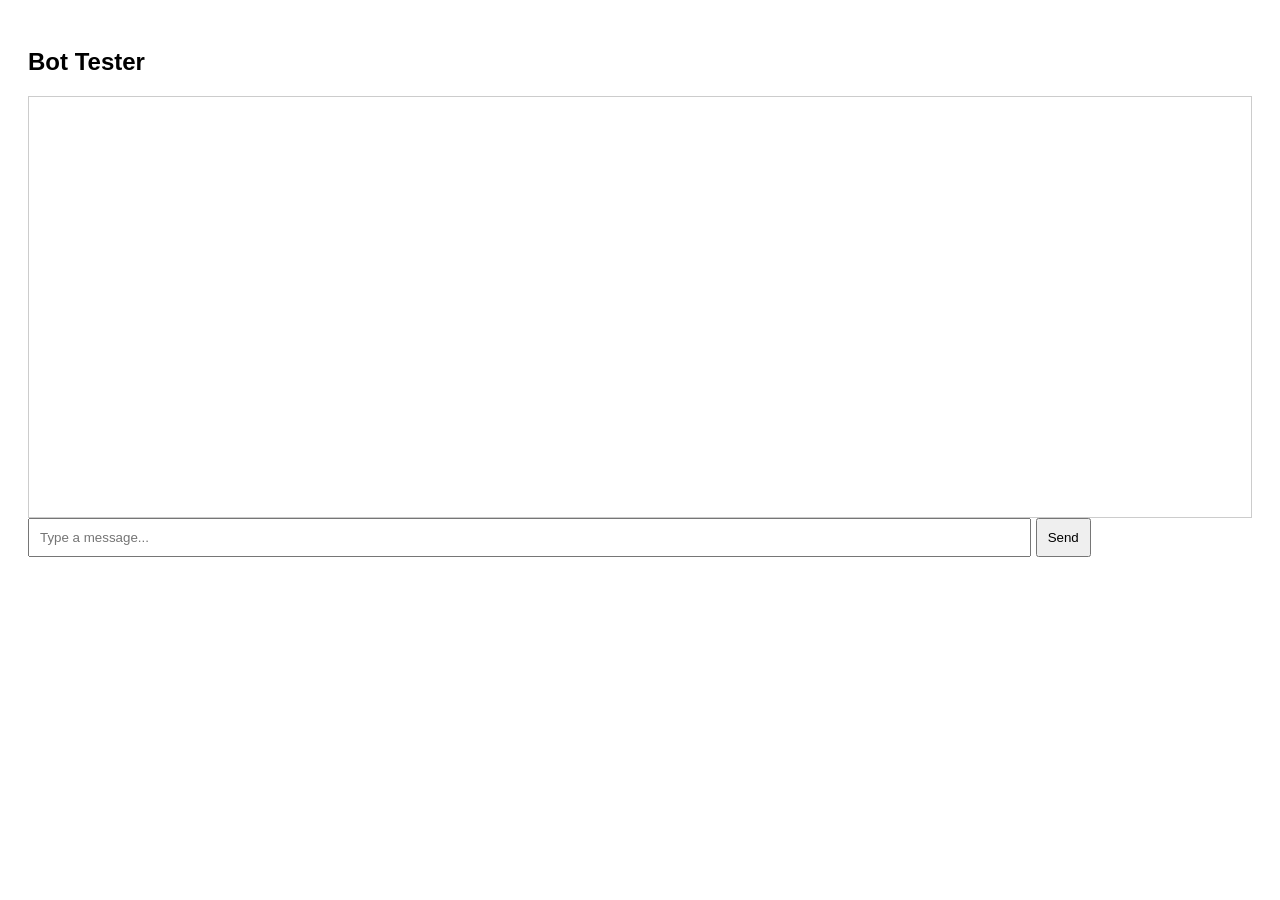
==== index.html @ 488e5907 "Add files via upload" ====
<!DOCTYPE html>
<html lang="en">
<head>
  <meta charset="UTF-8">
  <title>Bot Tester</title>
  <style>
    body { font-family: Arial, sans-serif; padding: 20px; }
    #chat { border: 1px solid #ccc; padding: 10px; height: 400px; overflow-y: auto; }
    .user { color: blue; margin: 5px 0; }
    .bot { color: green; margin: 5px 0; }
    input { width: 80%; padding: 10px; }
    button { padding: 10px; }
  </style>
</head>
<body>

<h2>Bot Tester</h2>
<div id="chat"></div>
<input type="text" id="msg" placeholder="Type a message..." />
<button onclick="sendMessage()">Send</button>

<script>
async function sendMessage() {
  const input = document.getElementById("msg");
  const chat = document.getElementById("chat");
  const message = input.value.trim();
  if (!message) return;

  // Display user's message
  const userMsg = document.createElement("div");
  userMsg.className = "user";
  userMsg.textContent = "You: " + message;
  chat.appendChild(userMsg);
  chat.scrollTop = chat.scrollHeight;

  // Send message to your Render bot
  try {
    const response = await fetch("https://https://winegoofy.onrender.com/webhook", {
      method: "POST",
      headers: { "Content-Type": "application/json" },
      body: JSON.stringify({ message })
    });

    const data = await response.json();

    // Display bot's reply
    const botMsg = document.createElement("div");
    botMsg.className = "bot";
    botMsg.textContent = "Bot: " + (data.reply || "No response");
    chat.appendChild(botMsg);
    chat.scrollTop = chat.scrollHeight;
  } catch (error) {
    const botMsg = document.createElement("div");
    botMsg.className = "bot";
    botMsg.textContent = "Bot: Error connecting to bot";
    chat.appendChild(botMsg);
  }

  input.value = "";
}
</script>

</body>
</html>
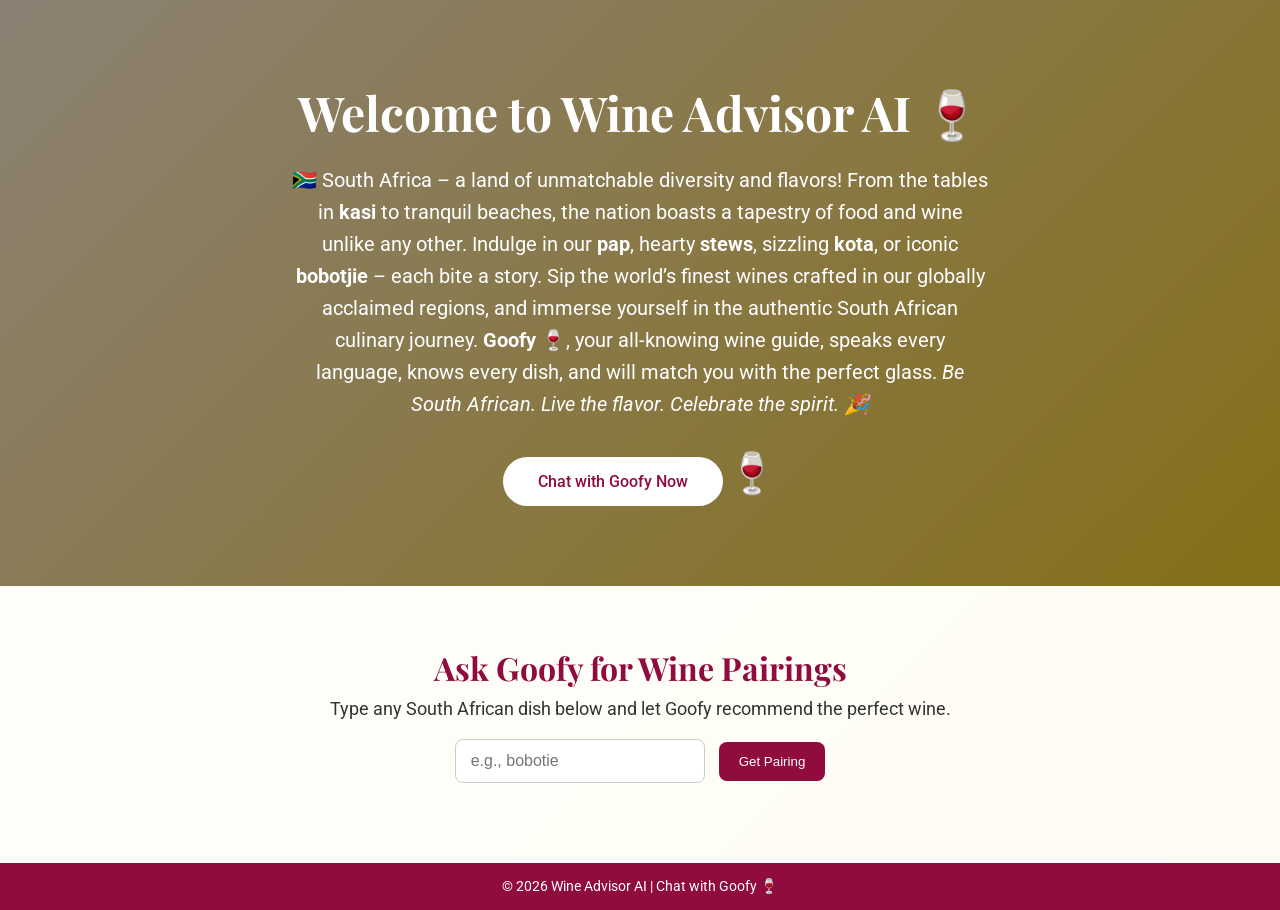
==== commit 5f7883a4: "Add files via upload" ====
--- a/index.html
+++ b/index.html
@@ -1,64 +1,145 @@
-<!DOCTYPE html>
-<html lang="en">
-<head>
-  <meta charset="UTF-8">
-  <title>Bot Tester</title>
-  <style>
-    body { font-family: Arial, sans-serif; padding: 20px; }
-    #chat { border: 1px solid #ccc; padding: 10px; height: 400px; overflow-y: auto; }
-    .user { color: blue; margin: 5px 0; }
-    .bot { color: green; margin: 5px 0; }
-    input { width: 80%; padding: 10px; }
-    button { padding: 10px; }
-  </style>
-</head>
-<body>
-
-<h2>Bot Tester</h2>
-<div id="chat"></div>
-<input type="text" id="msg" placeholder="Type a message..." />
-<button onclick="sendMessage()">Send</button>
-
-<script>
-async function sendMessage() {
-  const input = document.getElementById("msg");
-  const chat = document.getElementById("chat");
-  const message = input.value.trim();
-  if (!message) return;
-
-  // Display user's message
-  const userMsg = document.createElement("div");
-  userMsg.className = "user";
-  userMsg.textContent = "You: " + message;
-  chat.appendChild(userMsg);
-  chat.scrollTop = chat.scrollHeight;
-
-  // Send message to your Render bot
-  try {
-    const response = await fetch("https://https://winegoofy.onrender.com/webhook", {
-      method: "POST",
-      headers: { "Content-Type": "application/json" },
-      body: JSON.stringify({ message })
-    });
-
-    const data = await response.json();
-
-    // Display bot's reply
-    const botMsg = document.createElement("div");
-    botMsg.className = "bot";
-    botMsg.textContent = "Bot: " + (data.reply || "No response");
-    chat.appendChild(botMsg);
-    chat.scrollTop = chat.scrollHeight;
-  } catch (error) {
-    const botMsg = document.createElement("div");
-    botMsg.className = "bot";
-    botMsg.textContent = "Bot: Error connecting to bot";
-    chat.appendChild(botMsg);
-  }
-
-  input.value = "";
-}
-</script>
-
-</body>
-</html>
+<!DOCTYPE html>
+<html lang="en">
+<head>
+<meta charset="UTF-8">
+<meta name="viewport" content="width=device-width, initial-scale=1.0">
+<title>Wine Advisor AI – Meet Goofy 🍷</title>
+<link href="https://fonts.googleapis.com/css2?family=Playfair+Display:wght@700&family=Roboto:wght@400;500&display=swap" rel="stylesheet">
+<style>
+    /* Base */
+    * {margin:0; padding:0; box-sizing:border-box;}
+    body {font-family:'Roboto', sans-serif; background: linear-gradient(135deg, #fdebd3, #f1c40f); color:#222; min-height:100vh; display:flex; flex-direction:column;}
+    a {text-decoration:none; color: inherit;}
+
+    /* Hero Section */
+    .hero {
+        flex:1;
+        display:flex;
+        align-items:center;
+        justify-content:center;
+        text-align:center;
+        padding:80px 20px;
+        background: url('https://images.unsplash.com/photo-1579656592237-893f6c2c9f2d?crop=entropy&cs=tinysrgb&fit=max&fm=jpg&ixid=MnwyNjQ5MTR8MHwxfHNlYXJjaHwxfHx3aW5lfGVufDB8fHx8MTY5OTYyNTgxMg&ixlib=rb-4.0.3&q=80&w=1400') no-repeat center center/cover;
+        color:#fff;
+        position:relative;
+    }
+    .hero::after {
+        content:"";
+        position:absolute; top:0; left:0; width:100%; height:100%; background: rgba(0,0,0,0.45);
+    }
+    .hero-content {
+        position:relative;
+        z-index:2;
+        max-width:700px;
+        animation: fadeIn 1.5s ease-out;
+    }
+    .hero h1 {
+        font-family:'Playfair Display', serif;
+        font-size:3rem;
+        margin-bottom:20px;
+    }
+    .hero p {
+        font-size:1.25rem;
+        line-height:1.6;
+        margin-bottom:30px;
+    }
+    .cta-btn {
+        background:#fff;
+        color:#900C3F;
+        padding:15px 35px;
+        font-weight:500;
+        border-radius:50px;
+        font-size:1rem;
+        transition:all 0.3s ease;
+        display:inline-block;
+    }
+    .cta-btn:hover {
+        background:#900C3F;
+        color:#fff;
+        transform:scale(1.05);
+    }
+
+    /* Fun Wine Glass */
+    .wine-glass {
+        display:inline-block;
+        font-size:2.5rem;
+        animation: float 2s infinite ease-in-out;
+    }
+    @keyframes float {
+        0%,100%{ transform: translateY(0);}
+        50%{ transform: translateY(-12px);}
+    }
+    @keyframes fadeIn {
+        from {opacity:0; transform: translateY(20px);}
+        to {opacity:1; transform: translateY(0);}
+    }
+
+    /* Chat Section */
+    #chat {padding:60px 20px; text-align:center; background:rgba(255,255,255,0.95);}
+    #chat h2 {font-family:'Playfair Display', serif; font-size:2rem; margin-bottom:10px; color:#900C3F;}
+    #chat p {margin-bottom:20px; font-size:1.1rem; color:#333;}
+    #dish-input {padding:12px 15px; width:250px; border-radius:8px; border:1px solid #ccc; font-size:1rem;}
+    #dish-btn {padding:12px 20px; margin-left:10px; background:#900C3F; color:#fff; border:none; border-radius:8px; cursor:pointer;}
+    #reply {margin-top:20px; font-weight:500; color:#222;}
+
+    /* Footer */
+    footer {text-align:center; padding:15px; background:#900C3F; color:#fff; font-size:0.9rem;}
+    
+    @media (max-width:768px){
+        .hero h1 {font-size:2.2rem;}
+        .hero p {font-size:1rem;}
+    }
+</style>
+</head>
+<body>
+
+<section class="hero">
+    <div class="hero-content">
+        <h1>Welcome to Wine Advisor AI 🍷</h1>
+        <p>
+                🇿🇦 South Africa – a land of unmatchable diversity and flavors! From the tables in <strong>kasi</strong> to tranquil beaches, the nation boasts a tapestry of food and wine unlike any other. 
+        Indulge in our <strong>pap</strong>, hearty <strong>stews</strong>, sizzling <strong>kota</strong>, or iconic <strong>bobotjie</strong> – each bite a story. 
+        Sip the world’s finest wines crafted in our globally acclaimed regions, and immerse yourself in the authentic South African culinary journey. 
+        <strong>Goofy 🍷</strong>, your all-knowing wine guide, speaks every language, knows every dish, and will match you with the perfect glass. 
+        <em>Be South African. Live the flavor. Celebrate the spirit. 🎉</em>
+        </p>
+        <a href="#chat" class="cta-btn">Chat with Goofy Now</a>
+        <div class="wine-glass">🍷</div>
+    </div>
+</section>
+
+<section id="chat">
+    <h2>Ask Goofy for Wine Pairings</h2>
+    <p>Type any South African dish below and let Goofy recommend the perfect wine.</p>
+    <input type="text" id="dish-input" placeholder="e.g., bobotie">
+    <button id="dish-btn" onclick="sendDish()">Get Pairing</button>
+    <div id="reply"></div>
+</section>
+
+<footer>
+    &copy; 2026 Wine Advisor AI | Chat with Goofy 🍷
+</footer>
+
+<script>
+async function sendDish() {
+    const dish = document.getElementById('dish-input').value.trim();
+    if(!dish) return;
+    const replyDiv = document.getElementById('reply');
+    replyDiv.textContent = 'Goofy is thinking... 🍷';
+    try {
+        const res = await fetch('/chat', {
+            method:'POST',
+            headers:{'Content-Type':'application/json'},
+            body: JSON.stringify({message: dish})
+        });
+        const data = await res.json();
+        replyDiv.textContent = data.reply;
+    } catch(err) {
+        replyDiv.textContent = 'Oops! Goofy spilled the wine 🍷 Try again!';
+        console.error(err);
+    }
+}
+</script>
+
+</body>
+</html>
